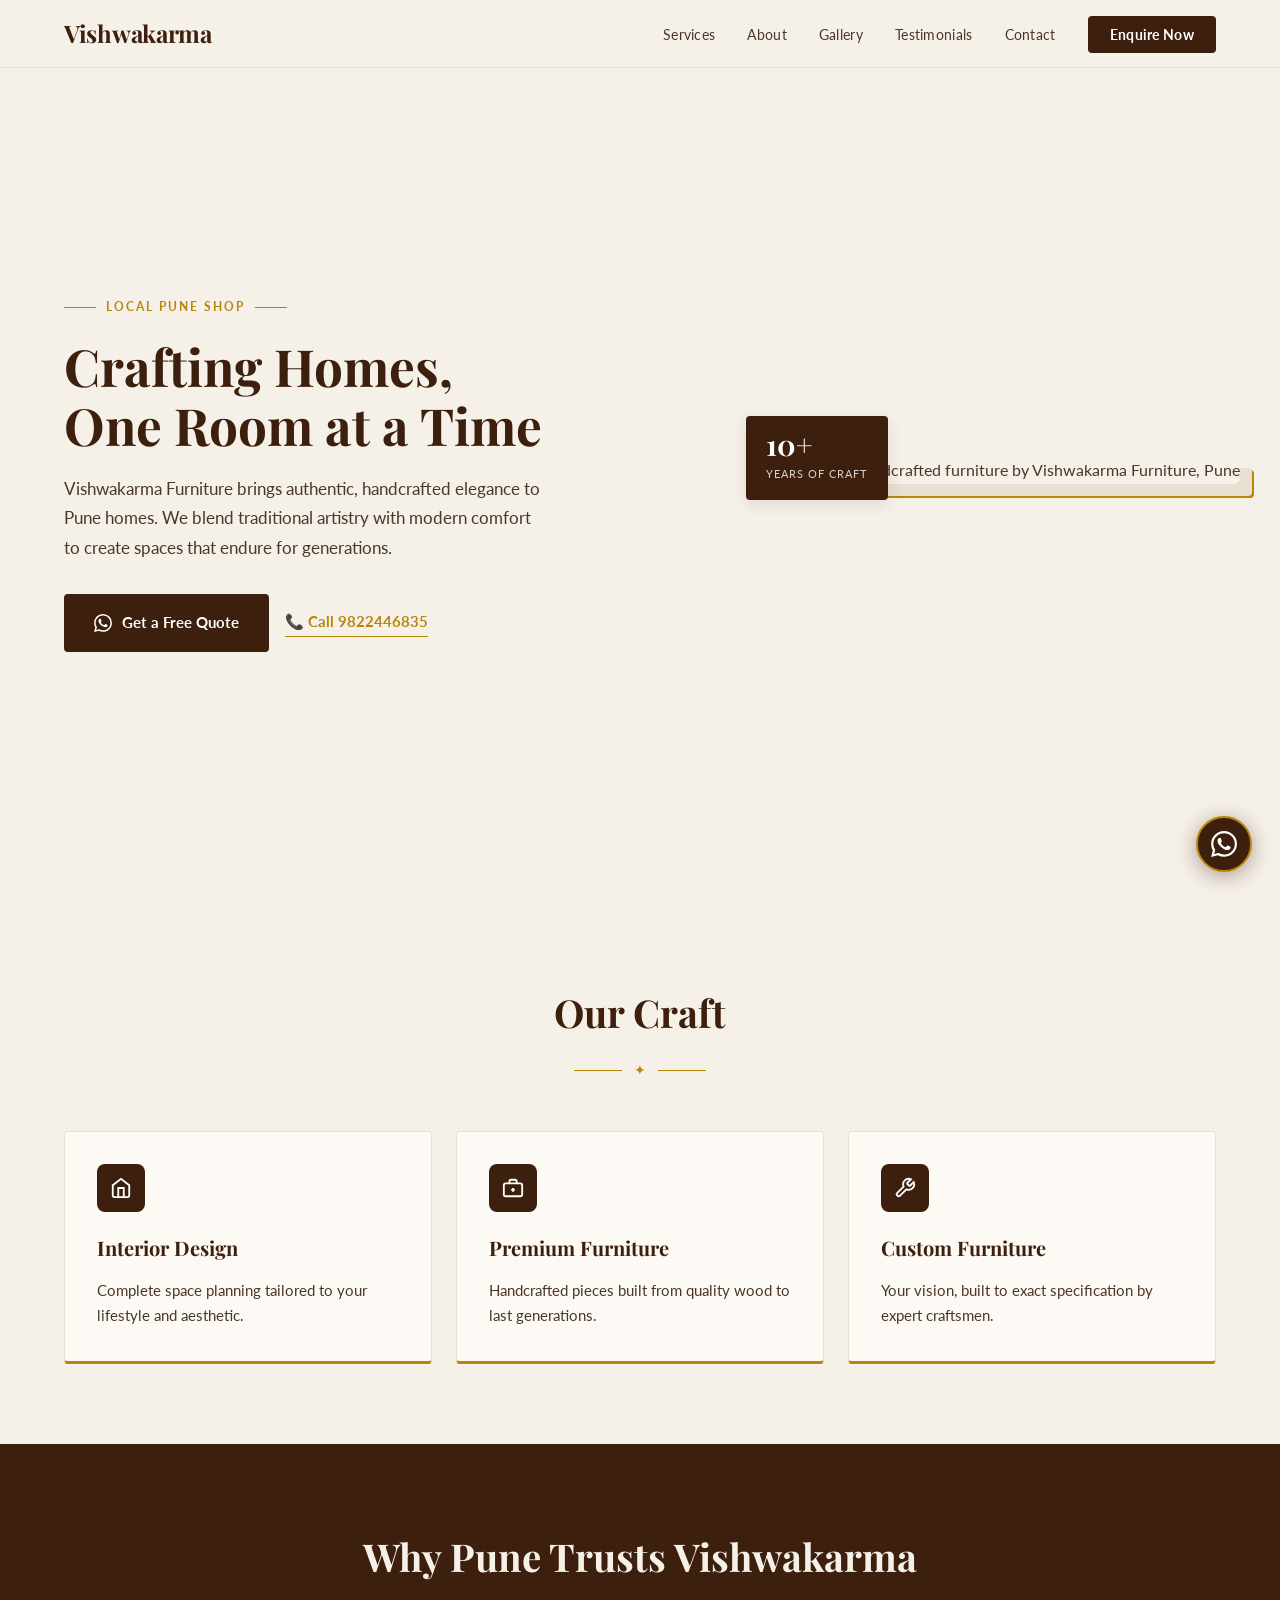
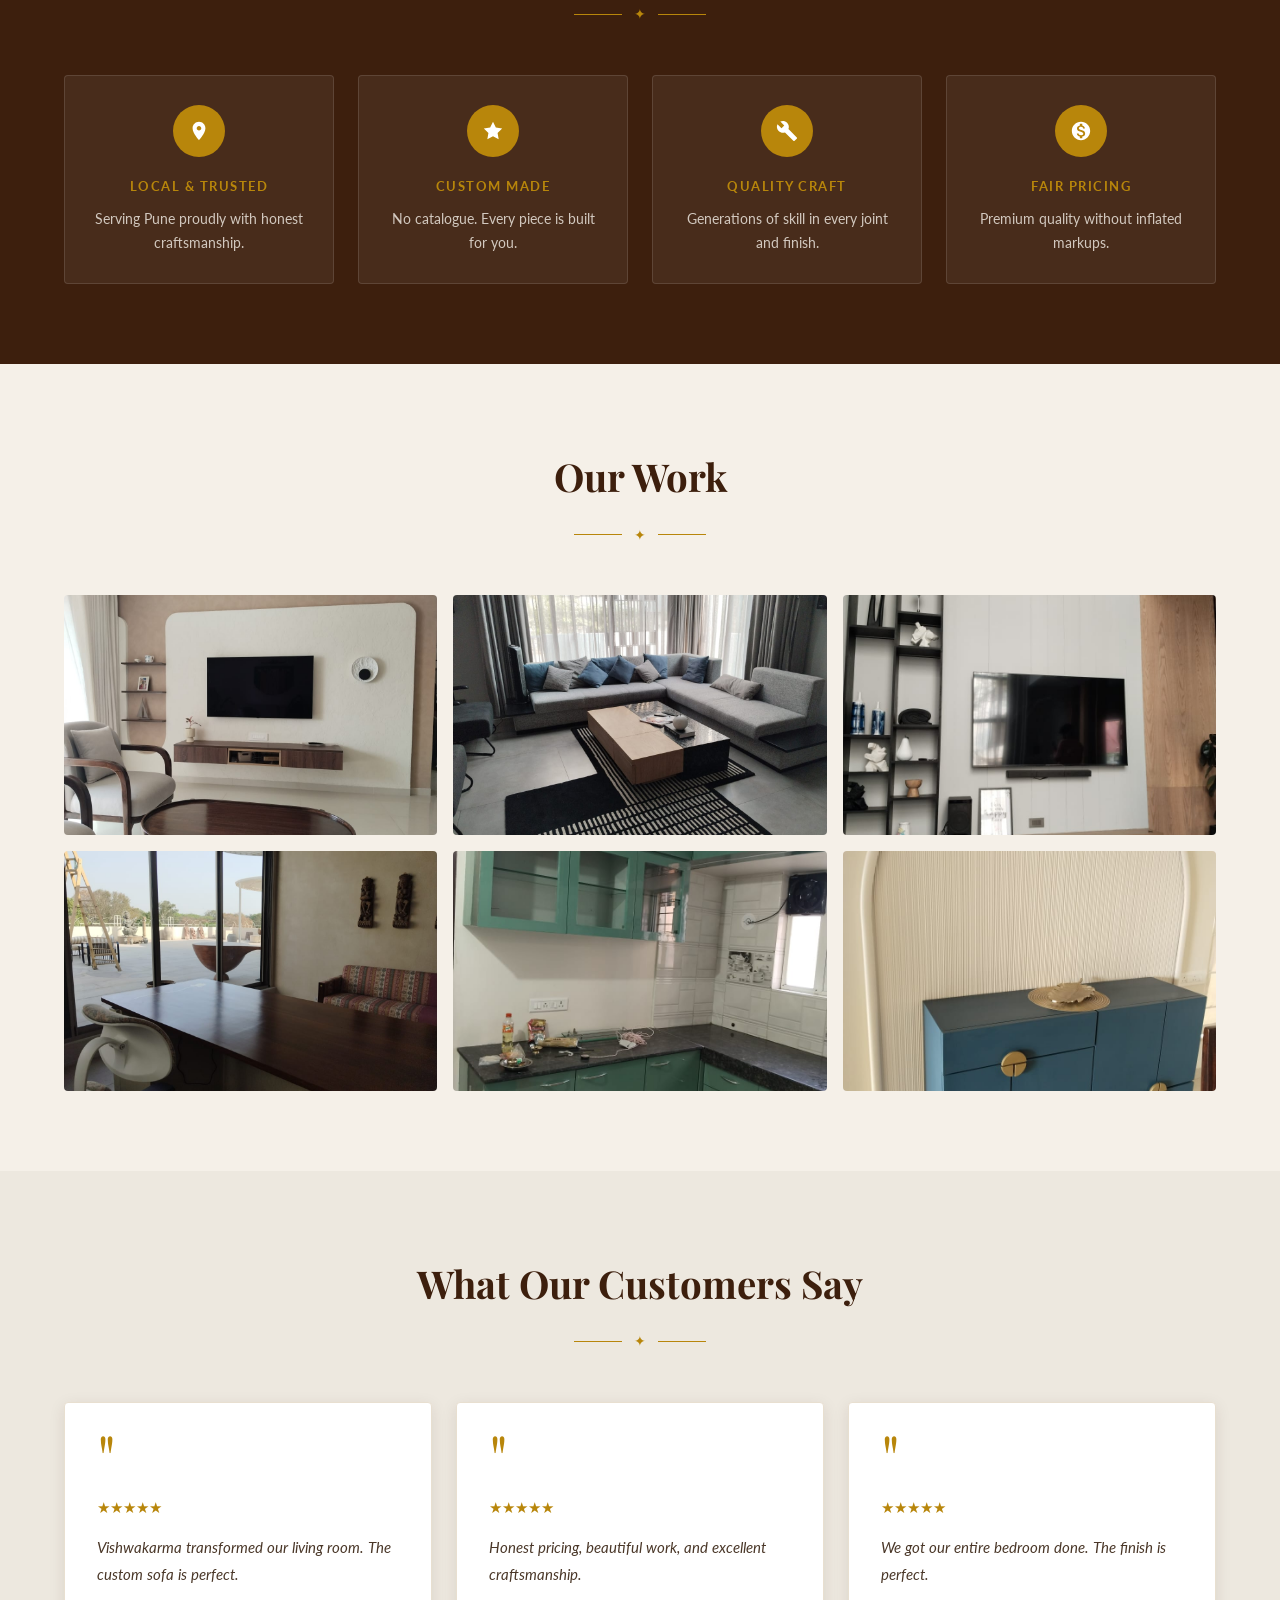
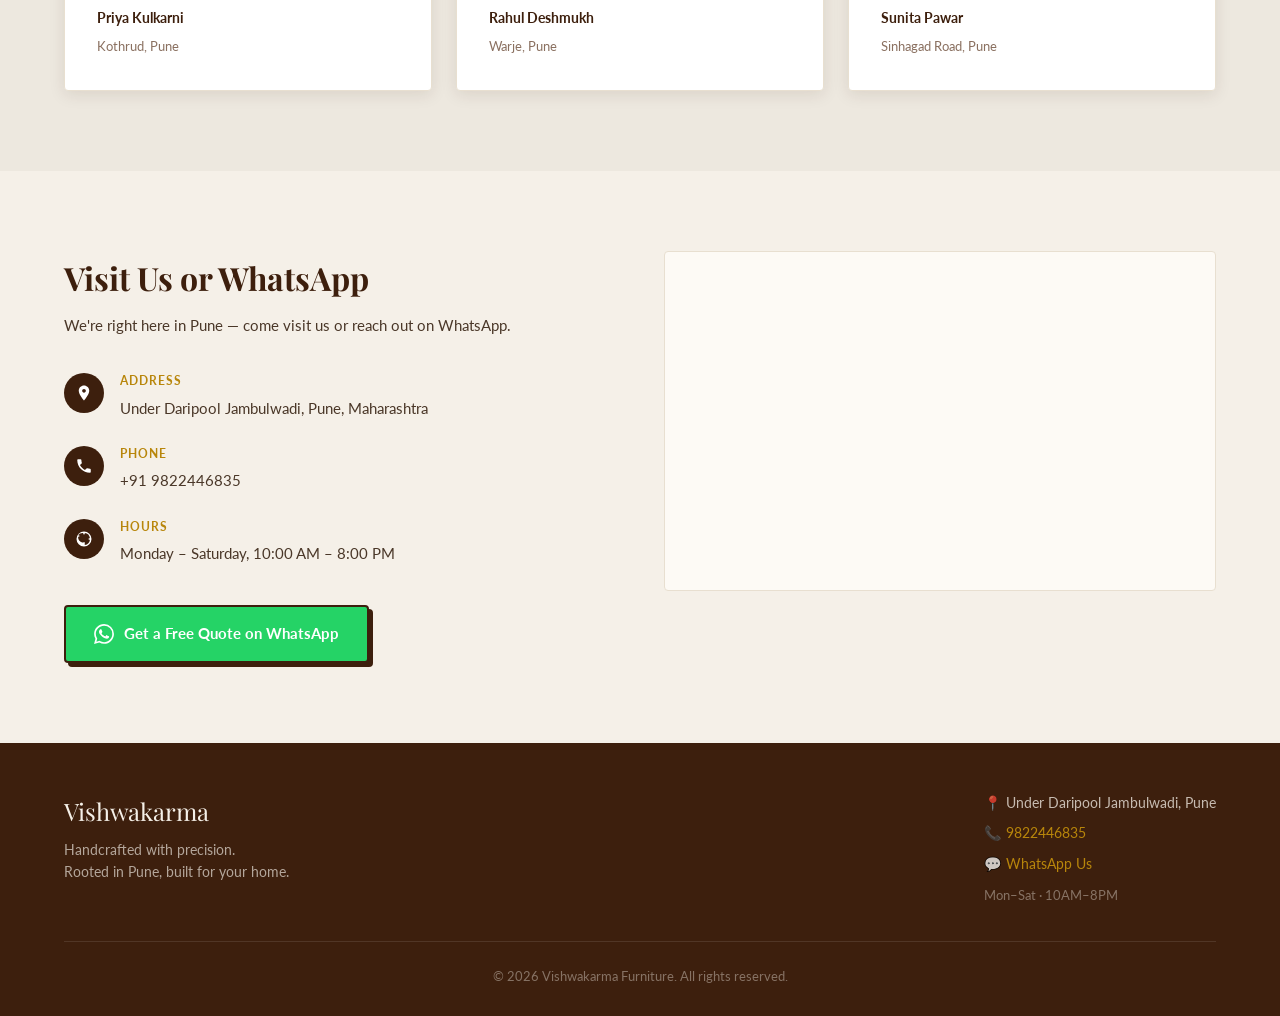
==== index.html @ 79646783 "Initial commit" ====
<!doctype html>
<html lang="en">
  <head>
    <meta charset="UTF-8" />
    <meta name="viewport" content="width=device-width, initial-scale=1.0" />
    <meta
      name="description"
      content="Vishwakarma Furniture - Handcrafted furniture and interior design services in Pune. Custom, premium quality furniture built to last."
    />
    <meta
      name="keywords"
      content="furniture, interior design, custom furniture, Pune, handicraft, wooden furniture"
    />
    <meta name="author" content="Vishwakarma Furniture" />
    <meta
      property="og:title"
      content="Vishwakarma Furniture — Crafting Homes"
    />
    <meta
      property="og:description"
      content="Handcrafted, premium quality furniture and interior design services in Pune."
    />
    <meta property="og:type" content="website" />
    <title>Vishwakarma Furniture — Crafting Homes, One Room at a Time</title>
    <link rel="preconnect" href="https://fonts.googleapis.com" />
    <link
      href="https://fonts.googleapis.com/css2?family=Playfair+Display:ital,wght@0,400;0,600;0,700;1,400&family=Lato:wght@300;400;700&display=swap"
      rel="stylesheet"
    />
    <link rel="stylesheet" href="css/styles.css" />
  </head>
  <body>
    <!-- NAVBAR -->
    <nav id="navbar">
      <a href="index.html" class="nav-logo">Vishwakarma</a>
      <ul class="nav-links">
        <li><a href="pages/services.html">Services</a></li>
        <li><a href="pages/about.html">About</a></li>
        <li><a href="pages/gallery.html">Gallery</a></li>
        <li><a href="pages/testimonials.html">Testimonials</a></li>
        <li><a href="pages/contact.html">Contact</a></li>
        <li>
          <a href="https://wa.me/919822446835" target="_blank" class="nav-cta"
            >Enquire Now</a
          >
        </li>
      </ul>
      <button class="hamburger" id="hamburger" aria-label="Toggle menu">
        <span></span><span></span><span></span>
      </button>
    </nav>

    <div class="mobile-menu" id="mobileMenu">
      <a href="pages/services.html">Services</a>
      <a href="pages/about.html">About</a>
      <a href="pages/gallery.html">Gallery</a>
      <a href="pages/testimonials.html">Testimonials</a>
      <a href="pages/contact.html">Contact</a>
      <a
        href="https://wa.me/919822446835"
        target="_blank"
        style="color: var(--walnut); font-weight: 700"
        >Enquire on WhatsApp →</a
      >
    </div>

    <!-- HERO -->
    <section id="hero">
      <div class="hero-inner">
        <div class="hero-text fade-up">
          <div class="hero-badge">
            <span>Local Pune Shop</span>
          </div>
          <h1>Crafting Homes,<br />One Room at a Time</h1>
          <p>
            Vishwakarma Furniture brings authentic, handcrafted elegance to Pune
            homes. We blend traditional artistry with modern comfort to create
            spaces that endure for generations.
          </p>
          <div class="hero-actions">
            <a
              href="https://wa.me/919822446835"
              target="_blank"
              class="btn-primary"
            >
              <svg width="18" height="18" fill="white" viewBox="0 0 24 24">
                <path
                  d="M17.472 14.382c-.297-.149-1.758-.867-2.03-.967-.273-.099-.471-.148-.67.15-.197.297-.767.966-.94 1.164-.173.199-.347.223-.644.075-.297-.15-1.255-.463-2.39-1.475-.883-.788-1.48-1.761-1.653-2.059-.173-.297-.018-.458.13-.606.134-.133.298-.347.446-.52.149-.174.198-.298.298-.497.099-.198.05-.371-.025-.52-.075-.149-.669-1.612-.916-2.207-.242-.579-.487-.5-.669-.51-.173-.008-.371-.01-.57-.01-.198 0-.52.074-.792.372-.272.297-1.04 1.016-1.04 2.479 0 1.462 1.065 2.875 1.213 3.074.149.198 2.096 3.2 5.077 4.487.709.306 1.262.489 1.694.625.712.227 1.36.195 1.871.118.571-.085 1.758-.719 2.006-1.413.248-.694.248-1.289.173-1.413-.074-.124-.272-.198-.57-.347m-5.421 7.403h-.004a9.87 9.87 0 01-5.031-1.378l-.361-.214-3.741.982.998-3.648-.235-.374a9.86 9.86 0 01-1.51-5.26c.001-5.45 4.436-9.884 9.888-9.884 2.64 0 5.122 1.03 6.988 2.898a9.825 9.825 0 012.893 6.994c-.003 5.45-4.437 9.884-9.885 9.884m8.413-18.297A11.815 11.815 0 0012.05 0C5.495 0 .16 5.335.157 11.892c0 2.096.547 4.142 1.588 5.945L.057 24l6.305-1.654a11.882 11.882 0 005.683 1.448h.005c6.554 0 11.890-5.335 11.893-11.893a11.821 11.821 0 00-3.48-8.413z"
                />
              </svg>
              Get a Free Quote
            </a>
            <a href="tel:+919822446835" class="btn-secondary">
              📞 Call 9822446835
            </a>
          </div>
        </div>
        <div class="hero-image fade-up" style="transition-delay: 0.15s">
          <img
            src="https://images.unsplash.com/photo-1555041469-a586c61ea9bc?w=800&q=80"
            alt="Traditional handcrafted furniture by Vishwakarma Furniture, Pune"
          />
          <div class="hero-image-badge">
            <span class="num">10+</span>
            <span class="label">Years of Craft</span>
          </div>
        </div>
      </div>
    </section>

    <!-- SERVICES PREVIEW -->
    <section id="services">
      <div class="section-inner">
        <div class="section-heading fade-up">
          <h2>Our Craft</h2>
          <div class="divider"><span class="divider-icon">✦</span></div>
        </div>
        <div class="services-grid">
          <div class="service-card fade-up">
            <div class="service-icon">
              <svg
                width="22"
                height="22"
                fill="none"
                stroke="white"
                stroke-width="2"
                viewBox="0 0 24 24"
              >
                <path d="M3 9l9-7 9 7v11a2 2 0 01-2 2H5a2 2 0 01-2-2z" />
                <polyline points="9 22 9 12 15 12 15 22" />
              </svg>
            </div>
            <h3>Interior Design</h3>
            <p>
              Complete space planning tailored to your lifestyle and aesthetic.
            </p>
          </div>
          <div class="service-card fade-up" style="transition-delay: 0.1s">
            <div class="service-icon">
              <svg
                width="22"
                height="22"
                fill="none"
                stroke="white"
                stroke-width="2"
                viewBox="0 0 24 24"
              >
                <rect x="2" y="7" width="20" height="14" rx="2" />
                <path d="M16 7V5a2 2 0 00-2-2h-4a2 2 0 00-2 2v2" />
                <line x1="12" y1="12" x2="12" y2="16" />
                <line x1="10" y1="14" x2="14" y2="14" />
              </svg>
            </div>
            <h3>Premium Furniture</h3>
            <p>
              Handcrafted pieces built from quality wood to last generations.
            </p>
          </div>
          <div class="service-card fade-up" style="transition-delay: 0.2s">
            <div class="service-icon">
              <svg
                width="22"
                height="22"
                fill="none"
                stroke="white"
                stroke-width="2"
                viewBox="0 0 24 24"
              >
                <path
                  d="M14.7 6.3a1 1 0 000 1.4l1.6 1.6a1 1 0 001.4 0l3.77-3.77a6 6 0 01-7.94 7.94l-6.91 6.91a2.12 2.12 0 01-3-3l6.91-6.91a6 6 0 017.94-7.94l-3.76 3.76z"
                />
              </svg>
            </div>
            <h3>Custom Furniture</h3>
            <p>
              Your vision, built to exact specification by expert craftsmen.
            </p>
          </div>
        </div>
      </div>
    </section>

    <!-- WHY US PREVIEW -->
    <section id="why-us">
      <div class="section-inner">
        <div class="section-heading fade-up">
          <h2>Why Pune Trusts Vishwakarma</h2>
          <div class="divider">
            <span class="divider-icon" style="color: var(--gold)">✦</span>
          </div>
        </div>
        <div class="why-us-grid">
          <div class="why-card fade-up">
            <div class="why-icon">
              <svg width="22" height="22" fill="white" viewBox="0 0 24 24">
                <path
                  d="M12 2C8.13 2 5 5.13 5 9c0 5.25 7 13 7 13s7-7.75 7-13c0-3.87-3.13-7-7-7zm0 9.5c-1.38 0-2.5-1.12-2.5-2.5s1.12-2.5 2.5-2.5 2.5 1.12 2.5 2.5-1.12 2.5-2.5 2.5z"
                />
              </svg>
            </div>
            <h4>Local & Trusted</h4>
            <p>Serving Pune proudly with honest craftsmanship.</p>
          </div>
          <div class="why-card fade-up" style="transition-delay: 0.1s">
            <div class="why-icon">
              <svg width="22" height="22" fill="white" viewBox="0 0 24 24">
                <path
                  d="M12 2l3.09 6.26L22 9.27l-5 4.87 1.18 6.88L12 17.77l-6.18 3.25L7 14.14 2 9.27l6.91-1.01L12 2z"
                />
              </svg>
            </div>
            <h4>Custom Made</h4>
            <p>No catalogue. Every piece is built for you.</p>
          </div>
          <div class="why-card fade-up" style="transition-delay: 0.2s">
            <div class="why-icon">
              <svg width="22" height="22" fill="white" viewBox="0 0 24 24">
                <path
                  d="M22.7 19l-9.1-9.1c.9-2.3.4-5-1.5-6.9-2-2-5-2.4-7.4-1.3L9 6 6 9 1.6 4.7C.4 7.1.9 10.1 2.9 12.1c1.9 1.9 4.6 2.4 6.9 1.5l9.1 9.1c.4.4 1 .4 1.4 0l2.3-2.3c.5-.4.5-1.1.1-1.4z"
                />
              </svg>
            </div>
            <h4>Quality Craft</h4>
            <p>Generations of skill in every joint and finish.</p>
          </div>
          <div class="why-card fade-up" style="transition-delay: 0.3s">
            <div class="why-icon">
              <svg width="22" height="22" fill="white" viewBox="0 0 24 24">
                <path
                  d="M12 2C6.48 2 2 6.48 2 12s4.48 10 10 10 10-4.48 10-10S17.52 2 12 2zm1.41 16.09V20h-2.67v-1.93c-1.71-.36-3.16-1.46-3.27-3.4h1.96c.1 1.05.82 1.87 2.65 1.87 1.96 0 2.4-.98 2.4-1.59 0-.83-.44-1.61-2.67-2.14-2.48-.6-4.18-1.62-4.18-3.67 0-1.72 1.39-2.84 3.11-3.21V4h2.67v1.95c1.86.45 2.79 1.86 2.85 3.39H14.3c-.05-1.11-.64-1.87-2.22-1.87-1.5 0-2.4.68-2.4 1.64 0 .84.65 1.39 2.67 1.91s4.18 1.39 4.18 3.91c-.01 1.83-1.38 2.83-3.12 3.16z"
                />
              </svg>
            </div>
            <h4>Fair Pricing</h4>
            <p>Premium quality without inflated markups.</p>
          </div>
        </div>
      </div>
    </section>

    <!-- GALLERY PREVIEW -->
    <section id="gallery">
      <div class="section-inner">
        <div class="section-heading fade-up">
          <h2>Our Work</h2>
          <div class="divider"><span class="divider-icon">✦</span></div>
        </div>
        <div class="gallery-grid fade-up">
          <div class="gallery-item">
            <img
              src="images/gallary/living-room-tv-wall-rounded.jpeg"
              alt="Living room TV wall with floating console"
            />
            <div class="gallery-overlay">
              <span class="gallery-caption">TV Wall Feature</span>
            </div>
          </div>
          <div class="gallery-item">
            <img
              src="images/gallary/living-room-sectional.jpeg"
              alt="Modern living room with sectional sofa"
            />
            <div class="gallery-overlay">
              <span class="gallery-caption">Living Room Seating</span>
            </div>
          </div>
          <div class="gallery-item">
            <img
              src="images/gallary/tv-wall-shelving.jpeg"
              alt="TV wall with shelving and wood panel"
            />
            <div class="gallery-overlay">
              <span class="gallery-caption">TV Wall & Shelving</span>
            </div>
          </div>
          <div class="gallery-item">
            <img
              src="images/gallary/terrace-dining-table-1.jpeg"
              alt="Terrace dining table with outdoor view"
            />
            <div class="gallery-overlay">
              <span class="gallery-caption">Terrace Dining</span>
            </div>
          </div>
          <div class="gallery-item">
            <img
              src="images/gallary/green-kitchen.jpeg"
              alt="Green modular kitchen cabinetry"
            />
            <div class="gallery-overlay">
              <span class="gallery-caption">Modular Kitchen</span>
            </div>
          </div>
          <div class="gallery-item">
            <img
              src="images/gallary/blue-sideboard-arch.jpeg"
              alt="Blue sideboard under arched wall"
            />
            <div class="gallery-overlay">
              <span class="gallery-caption">Accent Sideboard</span>
            </div>
          </div>
        </div>
      </div>
    </section>

    <!-- TESTIMONIALS PREVIEW -->
    <section id="testimonials">
      <div class="section-inner">
        <div class="section-heading fade-up">
          <h2>What Our Customers Say</h2>
          <div class="divider"><span class="divider-icon">✦</span></div>
        </div>
        <div class="testimonials-grid">
          <div class="testimonial-card fade-up">
            <span class="quote-mark">"</span>
            <div class="stars">★★★★★</div>
            <p>
              Vishwakarma transformed our living room. The custom sofa is
              perfect.
            </p>
            <div class="reviewer">
              <strong>Priya Kulkarni</strong>
              <span>Kothrud, Pune</span>
            </div>
          </div>
          <div class="testimonial-card fade-up" style="transition-delay: 0.1s">
            <span class="quote-mark">"</span>
            <div class="stars">★★★★★</div>
            <p>Honest pricing, beautiful work, and excellent craftsmanship.</p>
            <div class="reviewer">
              <strong>Rahul Deshmukh</strong>
              <span>Warje, Pune</span>
            </div>
          </div>
          <div class="testimonial-card fade-up" style="transition-delay: 0.2s">
            <span class="quote-mark">"</span>
            <div class="stars">★★★★★</div>
            <p>We got our entire bedroom done. The finish is perfect.</p>
            <div class="reviewer">
              <strong>Sunita Pawar</strong>
              <span>Sinhagad Road, Pune</span>
            </div>
          </div>
        </div>
      </div>
    </section>

    <!-- CONTACT PREVIEW -->
    <section id="contact">
      <div class="section-inner">
        <div class="contact-inner">
          <div class="contact-info fade-up">
            <h2>Visit Us or WhatsApp</h2>
            <p>
              We're right here in Pune — come visit us or reach out on WhatsApp.
            </p>

            <div class="contact-item">
              <div class="contact-item-icon">
                <svg width="18" height="18" fill="white" viewBox="0 0 24 24">
                  <path
                    d="M12 2C8.13 2 5 5.13 5 9c0 5.25 7 13 7 13s7-7.75 7-13c0-3.87-3.13-7-7-7zm0 9.5c-1.38 0-2.5-1.12-2.5-2.5s1.12-2.5 2.5-2.5 2.5 1.12 2.5 2.5-1.12 2.5-2.5 2.5z"
                  />
                </svg>
              </div>
              <div class="contact-item-text">
                <strong>Address</strong>
                <span>Under Daripool Jambulwadi, Pune, Maharashtra</span>
              </div>
            </div>

            <div class="contact-item">
              <div class="contact-item-icon">
                <svg width="18" height="18" fill="white" viewBox="0 0 24 24">
                  <path
                    d="M6.62 10.79c1.44 2.83 3.76 5.14 6.59 6.59l2.2-2.2c.27-.27.67-.36 1.02-.24 1.12.37 2.33.57 3.57.57.55 0 1 .45 1 1V20c0 .55-.45 1-1 1-9.39 0-17-7.61-17-17 0-.55.45-1 1-1h3.5c.55 0 1 .45 1 1 0 1.25.2 2.45.57 3.57.11.35.03.74-.25 1.02l-2.2 2.2z"
                  />
                </svg>
              </div>
              <div class="contact-item-text">
                <strong>Phone</strong>
                <a href="tel:+919822446835">+91 9822446835</a>
              </div>
            </div>

            <div class="contact-item">
              <div class="contact-item-icon">
                <svg width="18" height="18" fill="white" viewBox="0 0 24 24">
                  <path
                    d="M12 2a10 10 0 100 20A10 10 0 0012 2zm1 14.93V17a1 1 0 00-2 0v-.07A8.001 8.001 0 014.07 9H5a1 1 0 000-2h-.93A8.001 8.001 0 0111 4.07V5a1 1 0 002 0v-.93A8.001 8.001 0 0119.93 11H19a1 1 0 000 2h.93A8.001 8.001 0 0113 19.93z"
                  />
                </svg>
              </div>
              <div class="contact-item-text">
                <strong>Hours</strong>
                <span>Monday – Saturday, 10:00 AM – 8:00 PM</span>
              </div>
            </div>

            <a
              href="https://wa.me/919822446835"
              target="_blank"
              class="contact-wa-btn"
            >
              <svg width="20" height="20" fill="white" viewBox="0 0 24 24">
                <path
                  d="M17.472 14.382c-.297-.149-1.758-.867-2.03-.967-.273-.099-.471-.148-.67.15-.197.297-.767.966-.94 1.164-.173.199-.347.223-.644.075-.297-.15-1.255-.463-2.39-1.475-.883-.788-1.48-1.761-1.653-2.059-.173-.297-.018-.458.13-.606.134-.133.298-.347.446-.52.149-.174.198-.298.298-.497.099-.198.05-.371-.025-.52-.075-.149-.669-1.612-.916-2.207-.242-.579-.487-.5-.669-.51-.173-.008-.371-.01-.57-.01-.198 0-.52.074-.792.372-.272.297-1.04 1.016-1.04 2.479 0 1.462 1.065 2.875 1.213 3.074.149.198 2.096 3.2 5.077 4.487.709.306 1.262.489 1.694.625.712.227 1.36.195 1.871.118.571-.085 1.758-.719 2.006-1.413.248-.694.248-1.289.173-1.413-.074-.124-.272-.198-.570-.347m-5.421 7.403h-.004a9.87 9.87 0 01-5.031-1.378l-.361-.214-3.741.982.998-3.648-.235-.374a9.86 9.86 0 01-1.51-5.26c.001-5.45 4.436-9.884 9.888-9.884 2.64 0 5.122 1.03 6.988 2.898a9.825 9.825 0 012.893 6.994c-.003 5.45-4.437 9.884-9.885 9.884m8.413-18.297A11.815 11.815 0 0012.05 0C5.495 0 .16 5.335.157 11.892c0 2.096.547 4.142 1.588 5.945L.057 24l6.305-1.654a11.882 11.882 0 005.683 1.448h.005c6.554 0 11.890-5.335 11.893-11.893a11.821 11.821 0 00-3.48-8.413z"
                />
              </svg>
              Get a Free Quote on WhatsApp
            </a>
          </div>

          <div class="map-placeholder fade-up" style="transition-delay: 0.15s">
            <iframe
              src="https://www.google.com/maps/embed?pb=!1m18!1m12!1m3!1d3783.5!2d73.856!3d18.516!2m3!1f0!2f0!3f0!3m2!1i1024!2i768!4f13.1!3m3!1m2!1s0x0%3A0x0!2zMTjCsDMwJzU3LjYiTiA3M8KwNTEnMjEuNiJF!5e0!3m2!1sen!2sin!4v1234567890"
              allowfullscreen=""
              loading="lazy"
              referrerpolicy="no-referrer-when-downgrade"
              title="Vishwakarma Furniture Location"
            >
            </iframe>
          </div>
        </div>
      </div>
    </section>

    <div class="lightbox" aria-hidden="true">
      <button class="lightbox-close" type="button" aria-label="Close image">
        ×
      </button>
      <div class="lightbox-content">
        <img class="lightbox-image" src="" alt="" />
      </div>
    </div>

    <!-- FLOATING WHATSAPP -->
    <a
      href="https://wa.me/919822446835"
      target="_blank"
      class="wa-float"
      aria-label="Chat on WhatsApp"
    >
      <span class="wa-float-tooltip">Chat with us</span>
      <svg width="26" height="26" fill="white" viewBox="0 0 24 24">
        <path
          d="M17.472 14.382c-.297-.149-1.758-.867-2.03-.967-.273-.099-.471-.148-.67.15-.197.297-.767.966-.94 1.164-.173.199-.347.223-.644.075-.297-.15-1.255-.463-2.39-1.475-.883-.788-1.48-1.761-1.653-2.059-.173-.297-.018-.458.13-.606.134-.133.298-.347.446-.52.149-.174.198-.298.298-.497.099-.198.05-.371-.025-.52-.075-.149-.669-1.612-.916-2.207-.242-.579-.487-.5-.669-.51-.173-.008-.371-.01-.57-.01-.198 0-.52.074-.792.372-.272.297-1.04 1.016-1.04 2.479 0 1.462 1.065 2.875 1.213 3.074.149.198 2.096 3.2 5.077 4.487.709.306 1.262.489 1.694.625.712.227 1.36.195 1.871.118.571-.085 1.758-.719 2.006-1.413.248-.694.248-1.289.173-1.413-.074-.124-.272-.198-.57-.347m-5.421 7.403h-.004a9.87 9.87 0 01-5.031-1.378l-.361-.214-3.741.982.998-3.648-.235-.374a9.86 9.86 0 01-1.51-5.26c.001-5.45 4.436-9.884 9.888-9.884 2.64 0 5.122 1.03 6.988 2.898a9.825 9.825 0 012.893 6.994c-.003 5.45-4.437 9.884-9.885 9.884m8.413-18.297A11.815 11.815 0 0012.05 0C5.495 0 .16 5.335.157 11.892c0 2.096.547 4.142 1.588 5.945L.057 24l6.305-1.654a11.882 11.882 0 005.683 1.448h.005c6.554 0 11.890-5.335 11.893-11.893a11.821 11.821 0 00-3.48-8.413z"
        />
      </svg>
    </a>

    <!-- FOOTER -->
    <footer>
      <div class="footer-inner">
        <div class="footer-brand">
          <span class="logo">Vishwakarma</span>
          <p>
            Handcrafted with precision.<br />Rooted in Pune, built for your
            home.
          </p>
        </div>
        <div class="footer-contact">
          <p>📍 Under Daripool Jambulwadi, Pune</p>
          <p>📞 <a href="tel:+919822446835">9822446835</a></p>
          <p>
            💬
            <a href="https://wa.me/919822446835" target="_blank">WhatsApp Us</a>
          </p>
          <p
            style="
              margin-top: 0.6rem;
              font-size: 0.8rem;
              color: rgba(245, 240, 232, 0.4);
            "
          >
            Mon–Sat · 10AM–8PM
          </p>
        </div>
      </div>
      <div class="footer-bottom">
        © 2026 Vishwakarma Furniture. All rights reserved.
      </div>
    </footer>

    <script src="js/script.js"></script>
  </body>
</html>
---- css/styles.css ----
:root {
  --cream: #f5f0e8;
  --walnut: #3d1f0d;
  --walnut-light: #5c3317;
  --gold: #b8860b;
  --gold-light: #d4a017;
  --body-brown: #4a3728;
  --card-bg: #fdfaf5;
  --white: #ffffff;
  --border: #e8dfd0;
  --shadow: rgba(61, 31, 13, 0.1);
}

* {
  margin: 0;
  padding: 0;
  box-sizing: border-box;
}

html {
  scroll-behavior: smooth;
}

body {
  font-family: "Lato", sans-serif;
  background: var(--cream);
  color: var(--body-brown);
  font-size: 16px;
  line-height: 1.7;
  overflow-x: hidden;
}

body.no-scroll {
  overflow: hidden;
}

h1,
h2,
h3,
h4 {
  font-family: "Playfair Display", serif;
}

/* ── NAVBAR ── */
nav {
  position: fixed;
  top: 0;
  left: 0;
  right: 0;
  z-index: 1000;
  background: rgba(245, 240, 232, 0.97);
  backdrop-filter: blur(8px);
  border-bottom: 1px solid var(--border);
  padding: 0 5%;
  display: flex;
  align-items: center;
  justify-content: space-between;
  height: 68px;
  transition: box-shadow 0.3s;
}
nav.scrolled {
  box-shadow: 0 2px 20px var(--shadow);
}

.nav-logo {
  font-family: "Playfair Display", serif;
  font-size: 1.5rem;
  font-weight: 700;
  color: var(--walnut);
  text-decoration: none;
  letter-spacing: -0.3px;
  transition: opacity 0.2s;
}
.nav-logo:hover {
  opacity: 0.8;
}

.nav-links {
  display: flex;
  gap: 2rem;
  list-style: none;
  align-items: center;
}
.nav-links a {
  text-decoration: none;
  color: var(--body-brown);
  font-size: 0.9rem;
  font-weight: 400;
  letter-spacing: 0.3px;
  transition: color 0.2s;
}
.nav-links a:hover,
.nav-links a.active {
  color: var(--walnut);
  font-weight: 700;
}

.nav-cta {
  background: var(--walnut);
  color: var(--white) !important;
  padding: 10px 22px;
  border-radius: 4px;
  font-weight: 700 !important;
  transition: background 0.2s !important;
  text-decoration: none;
}
.nav-cta:hover {
  background: var(--walnut-light) !important;
  color: var(--white) !important;
}

.hamburger {
  display: none;
  flex-direction: column;
  gap: 5px;
  cursor: pointer;
  background: none;
  border: none;
  padding: 4px;
}
.hamburger span {
  display: block;
  width: 24px;
  height: 2px;
  background: var(--walnut);
  border-radius: 2px;
  transition: 0.3s;
}

.mobile-menu {
  display: none;
  position: fixed;
  top: 68px;
  left: 0;
  right: 0;
  background: var(--cream);
  border-bottom: 1px solid var(--border);
  padding: 1.5rem 5%;
  flex-direction: column;
  gap: 1.2rem;
  z-index: 999;
  box-shadow: 0 8px 24px var(--shadow);
}
.mobile-menu.open {
  display: flex;
}
.mobile-menu a {
  text-decoration: none;
  color: var(--body-brown);
  font-size: 1rem;
  font-weight: 400;
  padding: 0.3rem 0;
  border-bottom: 1px solid var(--border);
}
.mobile-menu a:last-child {
  border-bottom: none;
}

/* ── HERO ── */
#hero {
  min-height: 100vh;
  padding: 120px 5% 80px;
  display: flex;
  align-items: center;
  background: var(--cream);
}
.hero-inner {
  max-width: 1200px;
  margin: 0 auto;
  width: 100%;
  display: grid;
  grid-template-columns: 55% 45%;
  gap: 4rem;
  align-items: center;
}
.hero-badge {
  display: inline-flex;
  align-items: center;
  gap: 10px;
  margin-bottom: 1.2rem;
}
.hero-badge span {
  font-size: 0.75rem;
  font-weight: 700;
  letter-spacing: 2px;
  text-transform: uppercase;
  color: var(--gold);
}
.hero-badge::before,
.hero-badge::after {
  content: "";
  display: block;
  width: 32px;
  height: 1px;
  background: var(--gold);
}

.hero-text h1 {
  font-size: clamp(2.4rem, 4vw, 3.4rem);
  color: var(--walnut);
  line-height: 1.15;
  margin-bottom: 1.2rem;
  font-weight: 700;
}
.hero-text p {
  font-size: 1.05rem;
  color: var(--body-brown);
  max-width: 480px;
  margin-bottom: 2rem;
  line-height: 1.75;
}
.hero-actions {
  display: flex;
  gap: 1rem;
  align-items: center;
  flex-wrap: wrap;
}

.btn-primary {
  display: inline-flex;
  align-items: center;
  gap: 10px;
  background: var(--walnut);
  color: var(--white);
  padding: 14px 28px;
  border-radius: 4px;
  text-decoration: none;
  font-weight: 700;
  font-size: 0.95rem;
  transition:
    background 0.2s,
    transform 0.15s;
  border: 2px solid var(--walnut);
  cursor: pointer;
}
.btn-primary:hover {
  background: var(--walnut-light);
  transform: translateY(-1px);
}
.btn-primary svg {
  flex-shrink: 0;
}

.btn-secondary {
  display: inline-flex;
  align-items: center;
  gap: 6px;
  color: var(--gold);
  font-weight: 700;
  font-size: 0.95rem;
  text-decoration: none;
  border-bottom: 1px solid var(--gold);
  padding-bottom: 2px;
  transition: color 0.2s;
}
.btn-secondary:hover {
  color: var(--gold-light);
}

.hero-image {
  position: relative;
}
.hero-image img {
  width: 100%;
  height: 500px;
  object-fit: cover;
  border-radius: 4px;
  box-shadow:
    12px 12px 0 var(--border),
    14px 14px 0 var(--gold);
}
.hero-image-badge {
  position: absolute;
  bottom: -16px;
  left: -16px;
  background: var(--walnut);
  color: var(--white);
  padding: 14px 20px;
  border-radius: 4px;
  font-family: "Playfair Display", serif;
  box-shadow: 0 4px 16px var(--shadow);
}
.hero-image-badge .num {
  font-size: 1.8rem;
  font-weight: 700;
  display: block;
  line-height: 1;
}
.hero-image-badge .label {
  font-size: 0.7rem;
  letter-spacing: 1px;
  text-transform: uppercase;
  opacity: 0.8;
  font-family: "Lato", sans-serif;
}

/* ── SECTION COMMON ── */
section {
  padding: 80px 5%;
}
.section-inner {
  max-width: 1200px;
  margin: 0 auto;
}

.section-heading {
  text-align: center;
  margin-bottom: 3rem;
}
.section-heading h2 {
  font-size: clamp(1.8rem, 3vw, 2.6rem);
  color: var(--walnut);
  margin-bottom: 0.8rem;
}
.section-heading .divider {
  display: flex;
  align-items: center;
  justify-content: center;
  gap: 12px;
}
.section-heading .divider::before,
.section-heading .divider::after {
  content: "";
  display: block;
  width: 48px;
  height: 1px;
  background: var(--gold);
}
.section-heading .divider-icon {
  color: var(--gold);
  font-size: 0.9rem;
}

/* ── SERVICES ── */
#services {
  background: var(--cream);
}

.services-grid {
  display: grid;
  grid-template-columns: repeat(3, 1fr);
  gap: 1.5rem;
}
.service-card {
  background: var(--card-bg);
  border: 1px solid var(--border);
  border-bottom: 3px solid var(--gold);
  border-radius: 4px;
  padding: 2rem;
  transition:
    transform 0.2s,
    box-shadow 0.2s;
}
.service-card:hover {
  transform: translateY(-4px);
  box-shadow: 0 12px 32px var(--shadow);
}
.service-icon {
  width: 48px;
  height: 48px;
  background: var(--walnut);
  border-radius: 8px;
  display: flex;
  align-items: center;
  justify-content: center;
  margin-bottom: 1.2rem;
}
.service-card h3 {
  font-size: 1.25rem;
  color: var(--walnut);
  margin-bottom: 0.8rem;
}
.service-card p {
  font-size: 0.95rem;
  color: var(--body-brown);
  line-height: 1.7;
}

/* ── WHY US ── */
#why-us {
  background: var(--walnut);
  padding: 80px 5%;
}
#why-us .section-heading h2 {
  color: var(--cream);
}
#why-us .section-heading .divider::before,
#why-us .section-heading .divider::after {
  background: var(--gold);
}

.why-us-grid {
  display: grid;
  grid-template-columns: repeat(4, 1fr);
  gap: 1.5rem;
}
.why-card {
  background: rgba(255, 255, 255, 0.06);
  border: 1px solid rgba(255, 255, 255, 0.12);
  border-radius: 4px;
  padding: 1.8rem;
  text-align: center;
  transition: background 0.2s;
}
.why-card:hover {
  background: rgba(255, 255, 255, 0.1);
}
.why-icon {
  width: 52px;
  height: 52px;
  background: var(--gold);
  border-radius: 50%;
  display: flex;
  align-items: center;
  justify-content: center;
  margin: 0 auto 1.2rem;
}
.why-card h4 {
  font-family: "Lato", sans-serif;
  font-weight: 700;
  font-size: 0.8rem;
  letter-spacing: 1.5px;
  text-transform: uppercase;
  color: var(--gold);
  margin-bottom: 0.6rem;
}
.why-card p {
  font-size: 0.9rem;
  color: rgba(245, 240, 232, 0.8);
  line-height: 1.65;
}

/* ── GALLERY ── */
#gallery {
  background: var(--cream);
}

.gallery-grid {
  display: grid;
  grid-template-columns: repeat(3, 1fr);
  grid-auto-rows: 240px;
  gap: 1rem;
}
.gallery-item {
  position: relative;
  overflow: hidden;
  border-radius: 4px;
  cursor: pointer;
}
.gallery-item img {
  width: 100%;
  height: 100%;
  object-fit: cover;
  transition: transform 0.4s;
}
.gallery-item:hover img {
  transform: scale(1.06);
}
.gallery-overlay {
  position: absolute;
  inset: 0;
  background: rgba(61, 31, 13, 0);
  border: 2px solid transparent;
  display: flex;
  align-items: flex-end;
  padding: 1rem;
  transition: all 0.3s;
  pointer-events: none;
}
.gallery-item:hover .gallery-overlay {
  background: rgba(61, 31, 13, 0.5);
  border-color: var(--gold);
}
.gallery-caption {
  font-family: "Playfair Display", serif;
  color: var(--white);
  font-size: 0.95rem;
  opacity: 0;
  transform: translateY(8px);
  transition: all 0.3s;
  pointer-events: none;
}
.gallery-item:hover .gallery-caption {
  opacity: 1;
  transform: translateY(0);
}

/* ── GALLERY LIGHTBOX ── */
.lightbox {
  position: fixed;
  inset: 0;
  background: rgba(17, 12, 8, 0.85);
  display: flex;
  align-items: center;
  justify-content: center;
  padding: 24px;
  opacity: 0;
  visibility: hidden;
  transition:
    opacity 0.2s ease,
    visibility 0.2s ease;
  z-index: 1200;
}
.lightbox.open {
  opacity: 1;
  visibility: visible;
}
.lightbox-content {
  max-width: min(1100px, 92vw);
  max-height: 84vh;
  width: 100%;
  display: flex;
  align-items: center;
  justify-content: center;
}
.lightbox-content img {
  max-width: 100%;
  max-height: 84vh;
  width: auto;
  height: auto;
  border-radius: 6px;
  box-shadow: 0 18px 48px rgba(0, 0, 0, 0.35);
}
.lightbox-close {
  position: absolute;
  top: 16px;
  right: 18px;
  width: 42px;
  height: 42px;
  border: none;
  border-radius: 50%;
  background: rgba(255, 255, 255, 0.12);
  color: var(--white);
  font-size: 1.4rem;
  cursor: pointer;
  display: inline-flex;
  align-items: center;
  justify-content: center;
  transition: background 0.2s ease;
}
.lightbox-close:hover {
  background: rgba(255, 255, 255, 0.2);
}

/* ── TESTIMONIALS ── */
#testimonials {
  background: #ede8df;
}

.testimonials-grid {
  display: grid;
  grid-template-columns: repeat(3, 1fr);
  gap: 1.5rem;
}
.testimonial-card {
  background: var(--white);
  border: 1px solid var(--border);
  border-radius: 4px;
  padding: 2rem;
  box-shadow: 0 4px 16px var(--shadow);
  position: relative;
}
.quote-mark {
  font-family: "Playfair Display", serif;
  font-size: 4rem;
  color: var(--gold);
  line-height: 0.7;
  margin-bottom: 1rem;
  display: block;
}
.testimonial-card p {
  font-size: 0.95rem;
  color: var(--body-brown);
  line-height: 1.75;
  margin-bottom: 1.2rem;
  font-style: italic;
}
.stars {
  color: var(--gold);
  font-size: 0.95rem;
  margin-bottom: 0.8rem;
}
.reviewer strong {
  display: block;
  font-size: 0.9rem;
  color: var(--walnut);
  font-weight: 700;
}
.reviewer span {
  font-size: 0.8rem;
  color: #8a7060;
}

/* ── CONTACT ── */
#contact {
  background: var(--cream);
}

.contact-inner {
  display: grid;
  grid-template-columns: 1fr 1fr;
  gap: 3rem;
  align-items: start;
}
.contact-info h2 {
  font-size: 2rem;
  color: var(--walnut);
  margin-bottom: 0.5rem;
}
.contact-info > p {
  color: var(--body-brown);
  margin-bottom: 2rem;
  font-size: 0.95rem;
}

.contact-item {
  display: flex;
  align-items: flex-start;
  gap: 1rem;
  margin-bottom: 1.4rem;
}
.contact-item-icon {
  width: 40px;
  height: 40px;
  background: var(--walnut);
  border-radius: 50%;
  display: flex;
  align-items: center;
  justify-content: center;
  flex-shrink: 0;
  margin-top: 2px;
}
.contact-item-text strong {
  display: block;
  font-size: 0.75rem;
  letter-spacing: 1px;
  text-transform: uppercase;
  color: var(--gold);
  margin-bottom: 2px;
}
.contact-item-text a,
.contact-item-text span {
  color: var(--body-brown);
  text-decoration: none;
  font-size: 0.95rem;
}
.contact-item-text a:hover {
  color: var(--walnut);
}

.contact-wa-btn {
  display: inline-flex;
  align-items: center;
  gap: 10px;
  background: #25d366;
  color: var(--white);
  padding: 14px 28px;
  border-radius: 4px;
  text-decoration: none;
  font-weight: 700;
  font-size: 0.95rem;
  margin-top: 1rem;
  border: 2px solid var(--walnut);
  box-shadow: 4px 4px 0 var(--walnut);
  transition:
    transform 0.15s,
    box-shadow 0.15s;
}
.contact-wa-btn:hover {
  transform: translate(-2px, -2px);
  box-shadow: 6px 6px 0 var(--walnut);
}

.map-placeholder {
  background: var(--card-bg);
  border: 1px solid var(--border);
  border-radius: 4px;
  overflow: hidden;
  height: 340px;
  position: relative;
}
.map-placeholder iframe {
  width: 100%;
  height: 100%;
  border: none;
}

/* ── FOOTER ── */
footer {
  background: var(--walnut);
  padding: 48px 5% 28px;
}
.footer-inner {
  max-width: 1200px;
  margin: 0 auto;
  display: flex;
  justify-content: space-between;
  align-items: flex-start;
  flex-wrap: wrap;
  gap: 2rem;
  padding-bottom: 28px;
  border-bottom: 1px solid rgba(255, 255, 255, 0.1);
}
.footer-brand .logo {
  font-family: "Playfair Display", serif;
  font-size: 1.5rem;
  color: var(--cream);
  display: block;
  margin-bottom: 0.5rem;
}
.footer-brand p {
  font-size: 0.85rem;
  color: rgba(245, 240, 232, 0.65);
  max-width: 240px;
  line-height: 1.6;
}
.footer-contact p {
  font-size: 0.88rem;
  color: rgba(245, 240, 232, 0.75);
  margin-bottom: 0.4rem;
}
.footer-contact a {
  color: var(--gold);
  text-decoration: none;
}
.footer-contact a:hover {
  text-decoration: underline;
}
.footer-bottom {
  max-width: 1200px;
  margin: 24px auto 0;
  text-align: center;
  font-size: 0.8rem;
  color: rgba(245, 240, 232, 0.4);
}

/* ── FLOATING WHATSAPP ── */
.wa-float {
  position: fixed;
  bottom: 28px;
  right: 28px;
  z-index: 998;
  width: 56px;
  height: 56px;
  background: var(--walnut);
  border-radius: 50%;
  display: flex;
  align-items: center;
  justify-content: center;
  box-shadow: 0 4px 20px rgba(61, 31, 13, 0.4);
  text-decoration: none;
  transition:
    transform 0.2s,
    box-shadow 0.2s;
  border: 2px solid var(--gold);
}
.wa-float:hover {
  transform: scale(1.1);
  box-shadow: 0 6px 28px rgba(61, 31, 13, 0.5);
}
.wa-float-tooltip {
  position: absolute;
  right: 66px;
  background: var(--walnut);
  color: var(--white);
  font-size: 0.78rem;
  font-weight: 700;
  white-space: nowrap;
  padding: 6px 12px;
  border-radius: 4px;
  opacity: 0;
  pointer-events: none;
  transition: opacity 0.2s;
}
.wa-float-tooltip::after {
  content: "";
  position: absolute;
  left: 100%;
  top: 50%;
  transform: translateY(-50%);
  border: 6px solid transparent;
  border-left-color: var(--walnut);
}
.wa-float:hover .wa-float-tooltip {
  opacity: 1;
}

/* ── ERROR PAGE ── */
.error-page {
  min-height: 100vh;
  display: flex;
  align-items: center;
  justify-content: center;
  padding: 20px;
}
.error-content {
  text-align: center;
  max-width: 600px;
}
.error-content h1 {
  font-size: 4rem;
  color: var(--walnut);
  margin-bottom: 1rem;
}
.error-content p {
  font-size: 1.1rem;
  color: var(--body-brown);
  margin-bottom: 2rem;
}

/* ── RESPONSIVE ── */
@media (max-width: 900px) {
  body {
    font-size: 15px;
  }
  .hero-inner {
    grid-template-columns: 1fr;
    gap: 2.5rem;
  }
  .hero-image {
    order: -1;
  }
  .hero-image img {
    height: 320px;
  }
  .hero-image-badge {
    bottom: -12px;
    left: 12px;
  }
  .hero-actions {
    flex-direction: column;
    align-items: stretch;
  }
  .btn-primary,
  .contact-wa-btn {
    width: 100%;
    justify-content: center;
  }
  .btn-secondary {
    justify-content: center;
    align-self: center;
  }
  .services-grid {
    grid-template-columns: 1fr;
    gap: 1rem;
  }
  .why-us-grid {
    grid-template-columns: repeat(2, 1fr);
  }
  .gallery-grid {
    grid-template-columns: repeat(2, 1fr);
    grid-auto-rows: 200px;
  }
  .testimonials-grid {
    grid-template-columns: 1fr;
  }
  .contact-inner {
    grid-template-columns: 1fr;
  }
  .map-placeholder {
    height: 280px;
  }
  .footer-inner {
    flex-direction: column;
    gap: 1.5rem;
  }
  .nav-links {
    display: none;
  }
  .hamburger {
    display: flex;
  }
}

@media (max-width: 540px) {
  nav {
    height: 60px;
  }
  .mobile-menu {
    top: 60px;
    padding: 1.2rem 6%;
  }
  .nav-logo {
    font-size: 1.25rem;
  }
  section {
    padding: 60px 5%;
  }
  #hero {
    padding: 110px 6% 70px;
  }
  .hero-text h1 {
    font-size: 1.95rem;
  }
  .hero-text p {
    font-size: 1rem;
  }
  .hero-image img {
    height: 260px;
  }
  .hero-image-badge {
    bottom: -10px;
    left: 10px;
    padding: 10px 14px;
  }
  .hero-image-badge .num {
    font-size: 1.4rem;
  }
  .section-heading h2 {
    font-size: 1.7rem;
  }
  .gallery-grid {
    grid-template-columns: 1fr;
    grid-auto-rows: 200px;
  }
  .why-us-grid {
    grid-template-columns: 1fr;
  }
  .service-card,
  .testimonial-card {
    padding: 1.5rem;
  }
  .contact-item {
    gap: 0.8rem;
  }
  .contact-item-icon {
    width: 36px;
    height: 36px;
  }
  .contact-wa-btn {
    padding: 12px 18px;
    font-size: 0.9rem;
  }
  .wa-float {
    width: 50px;
    height: 50px;
    right: 18px;
    bottom: 18px;
  }
  .wa-float-tooltip {
    display: none;
  }
  .lightbox-content {
    max-width: 92vw;
    max-height: 78vh;
  }
  .lightbox-close {
    top: 12px;
    right: 12px;
  }
  .error-content h1 {
    font-size: 2.5rem;
  }
}

/* ── FADE IN ANIMATION ── */
.fade-up {
  opacity: 0;
  transform: translateY(24px);
  transition:
    opacity 0.6s ease,
    transform 0.6s ease;
}
.fade-up.visible {
  opacity: 1;
  transform: translateY(0);
}
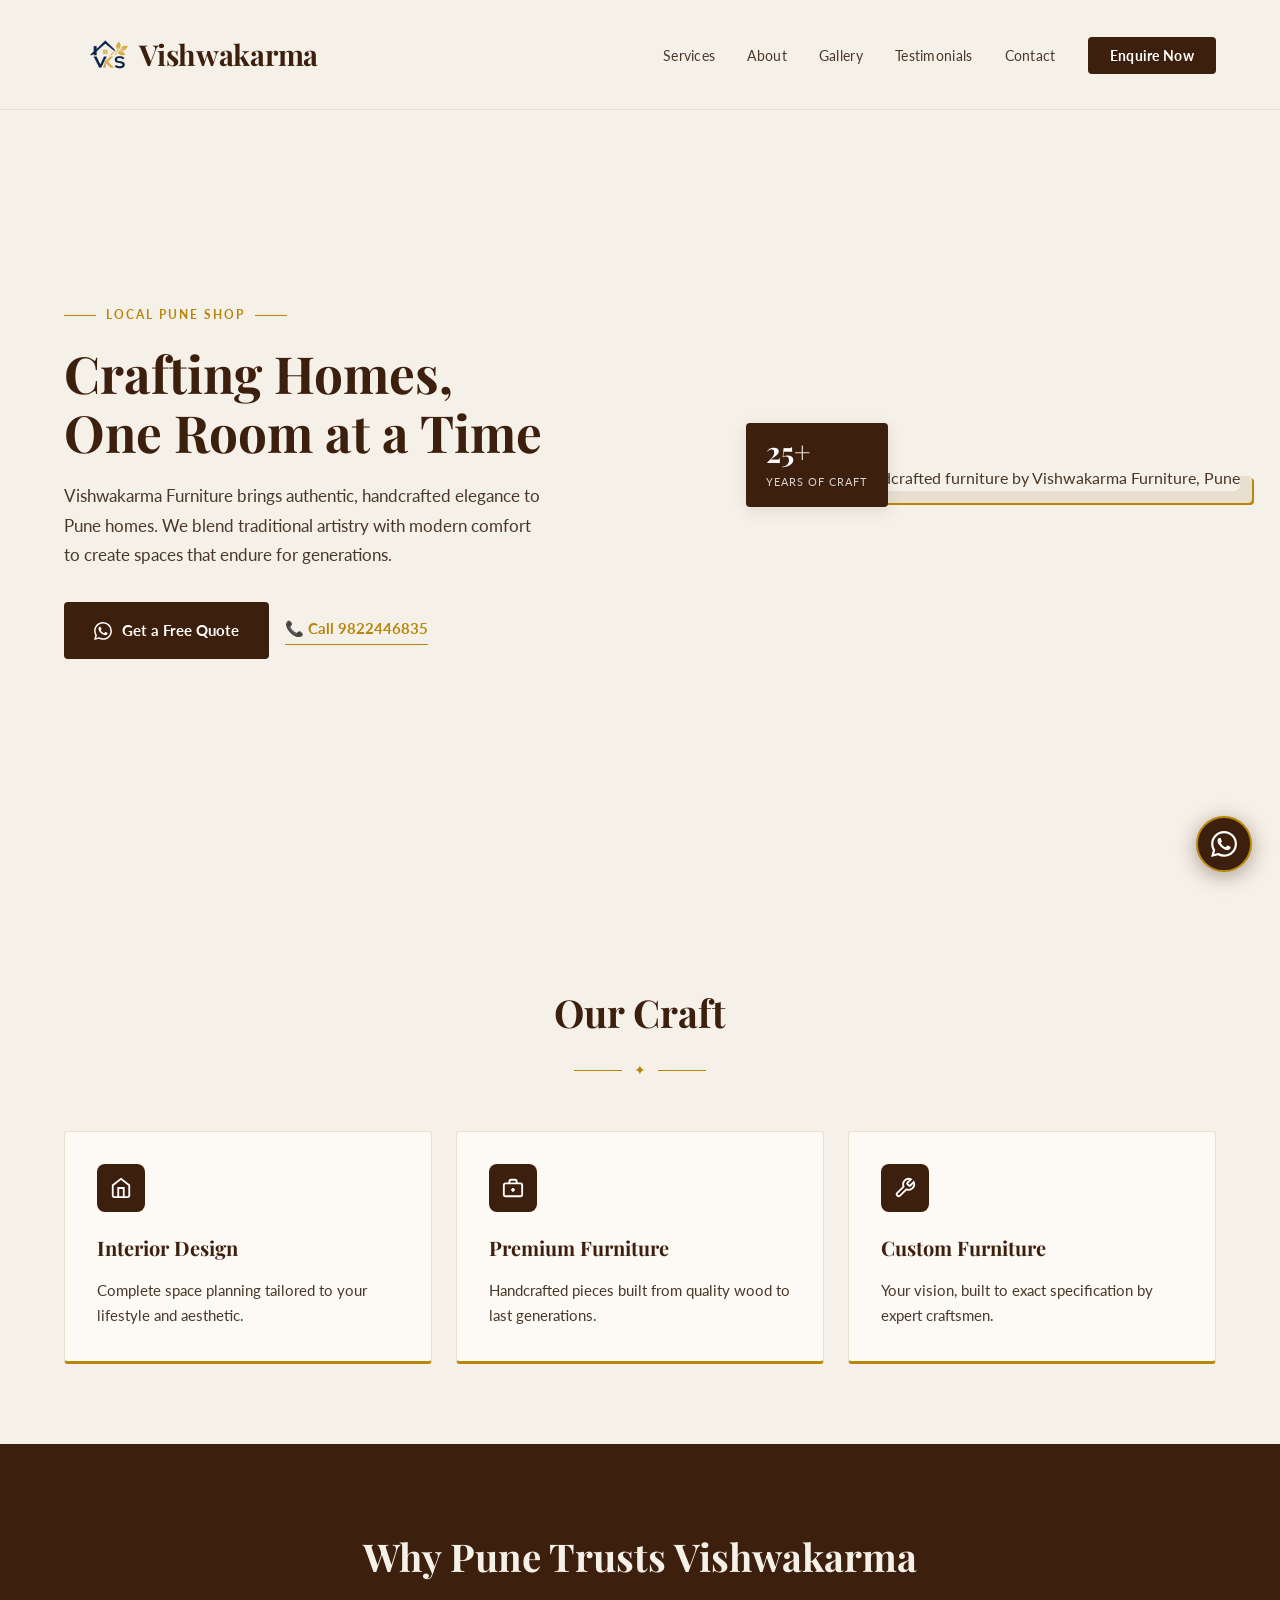
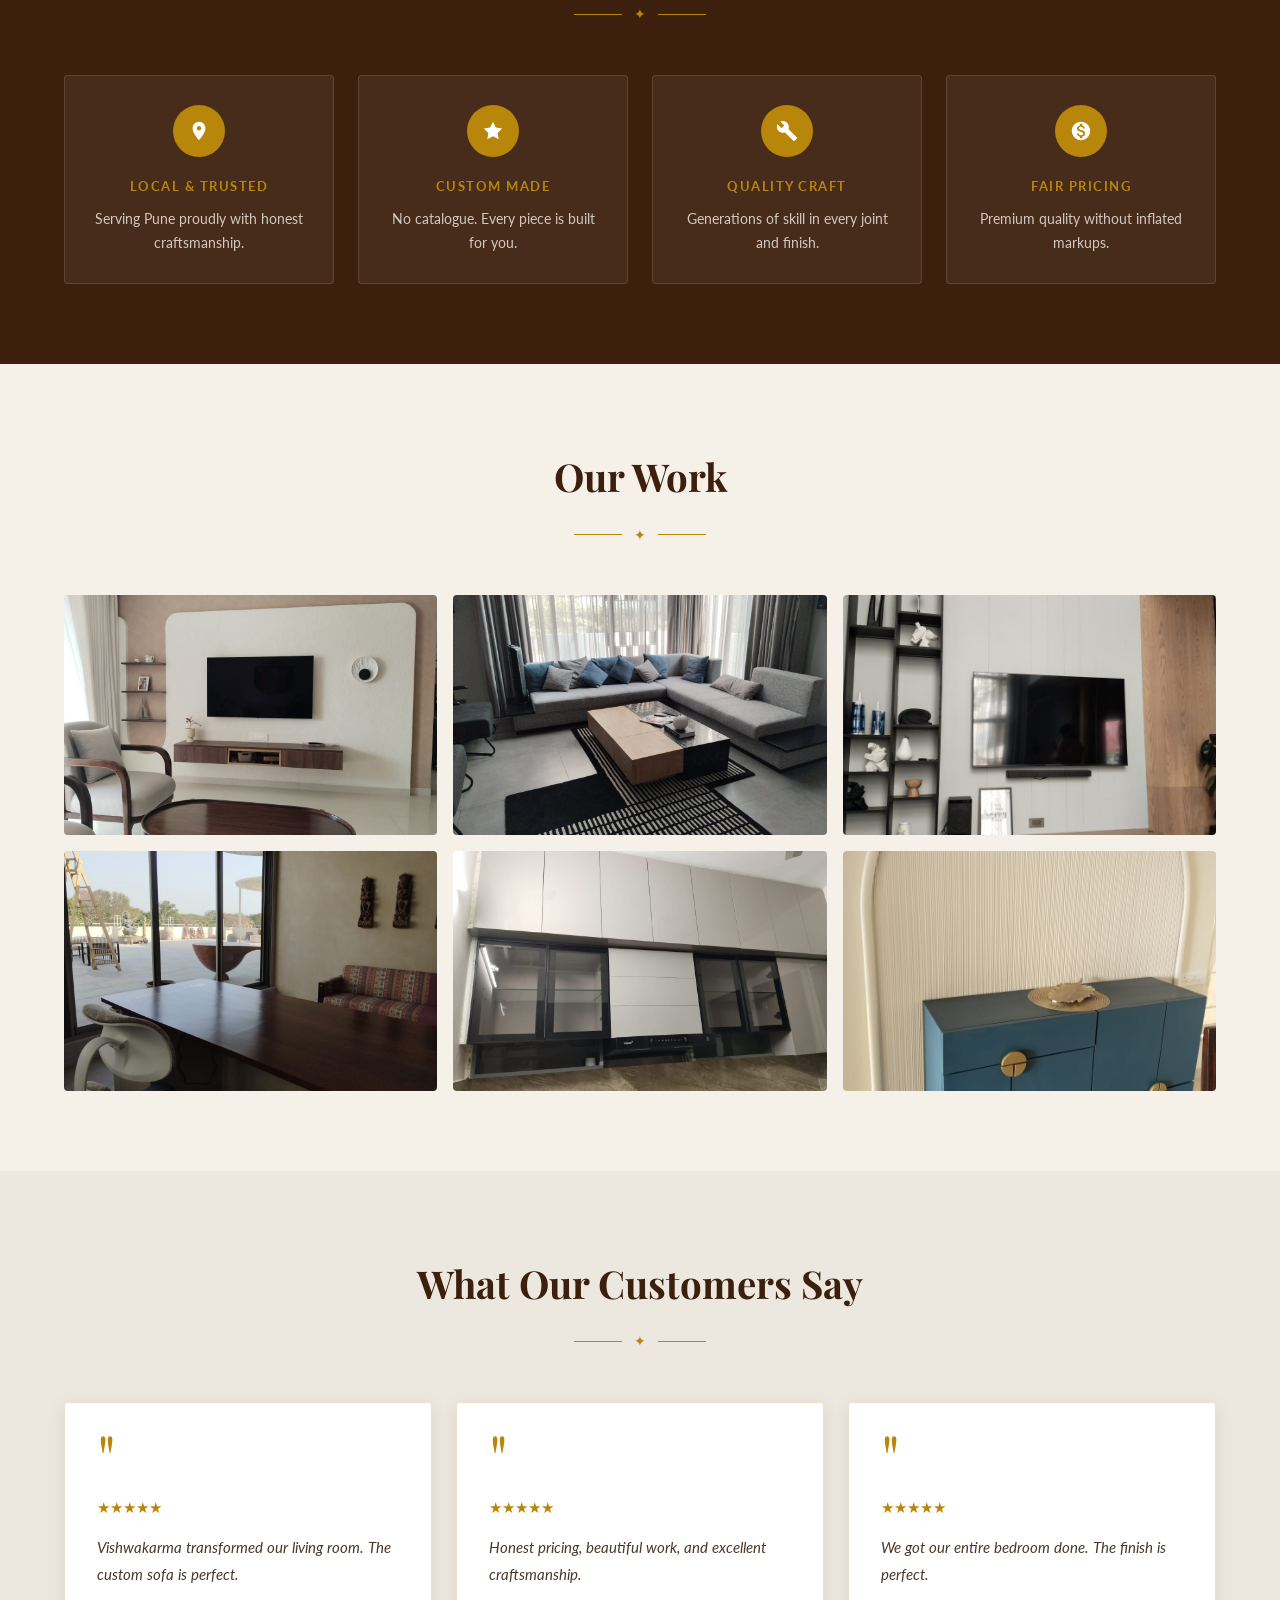
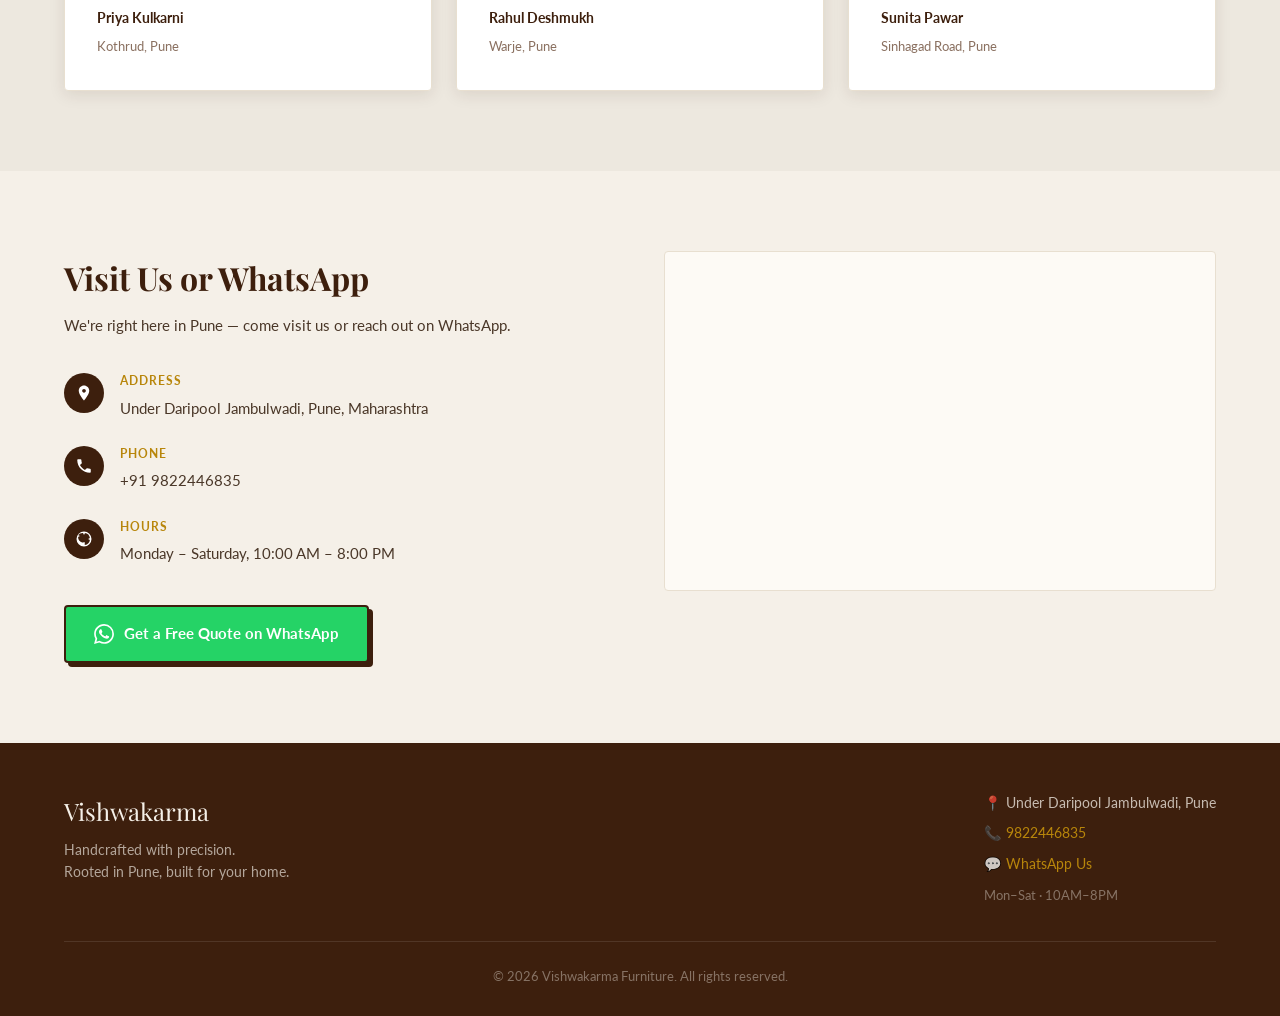
==== commit 53c76788: "Update site branding and content" ====
--- a/index.html
+++ b/index.html
@@ -32,7 +32,14 @@
   <body>
     <!-- NAVBAR -->
     <nav id="navbar">
-      <a href="index.html" class="nav-logo">Vishwakarma</a>
+      <a href="index.html" class="nav-logo">
+        <img
+          src="images/logo.png"
+          alt="VK Interiors logo"
+          class="nav-logo-img"
+        />
+        <span>Vishwakarma</span>
+      </a>
       <ul class="nav-links">
         <li><a href="pages/services.html">Services</a></li>
         <li><a href="pages/about.html">About</a></li>
@@ -101,7 +108,7 @@
             alt="Traditional handcrafted furniture by Vishwakarma Furniture, Pune"
           />
           <div class="hero-image-badge">
-            <span class="num">10+</span>
+            <span class="num">25+</span>
             <span class="label">Years of Craft</span>
           </div>
         </div>
--- a/css/styles.css
+++ b/css/styles.css
@@ -55,7 +55,7 @@
   display: flex;
   align-items: center;
   justify-content: space-between;
-  height: 68px;
+  height: 110px;
   transition: box-shadow 0.3s;
 }
 nav.scrolled {
@@ -64,15 +64,32 @@
 
 .nav-logo {
   font-family: "Playfair Display", serif;
-  font-size: 1.5rem;
+  font-size: 1.8rem;
   font-weight: 700;
   color: var(--walnut);
   text-decoration: none;
   letter-spacing: -0.3px;
   transition: opacity 0.2s;
+  display: inline-flex;
+  align-items: center;
+  gap: 0;
+  line-height: 1;
 }
 .nav-logo:hover {
   opacity: 0.8;
+}
+
+.nav-logo span {
+  display: block;
+  margin-left: -1.05rem;
+}
+
+.nav-logo-img {
+  width: 92px;
+  height: 92px;
+  object-fit: contain;
+  display: block;
+  flex-shrink: 0;
 }
 
 .nav-links {
@@ -130,7 +147,7 @@
 .mobile-menu {
   display: none;
   position: fixed;
-  top: 68px;
+  top: 80px;
   left: 0;
   right: 0;
   background: var(--cream);
@@ -159,7 +176,7 @@
 /* ── HERO ── */
 #hero {
   min-height: 100vh;
-  padding: 120px 5% 80px;
+  padding: 135px 5% 80px;
   display: flex;
   align-items: center;
   background: var(--cream);
@@ -873,15 +890,22 @@
 }
 
 @media (max-width: 540px) {
+  .nav-logo-img {
+    width: 70px;
+    height: 70px;
+  }
   nav {
-    height: 60px;
+    height: 90px;
   }
   .mobile-menu {
-    top: 60px;
+    top: 90px;
     padding: 1.2rem 6%;
   }
   .nav-logo {
-    font-size: 1.25rem;
+    font-size: 1.4rem;
+  }
+  .nav-logo span {
+    margin-left: -0.85rem;
   }
   section {
     padding: 60px 5%;
